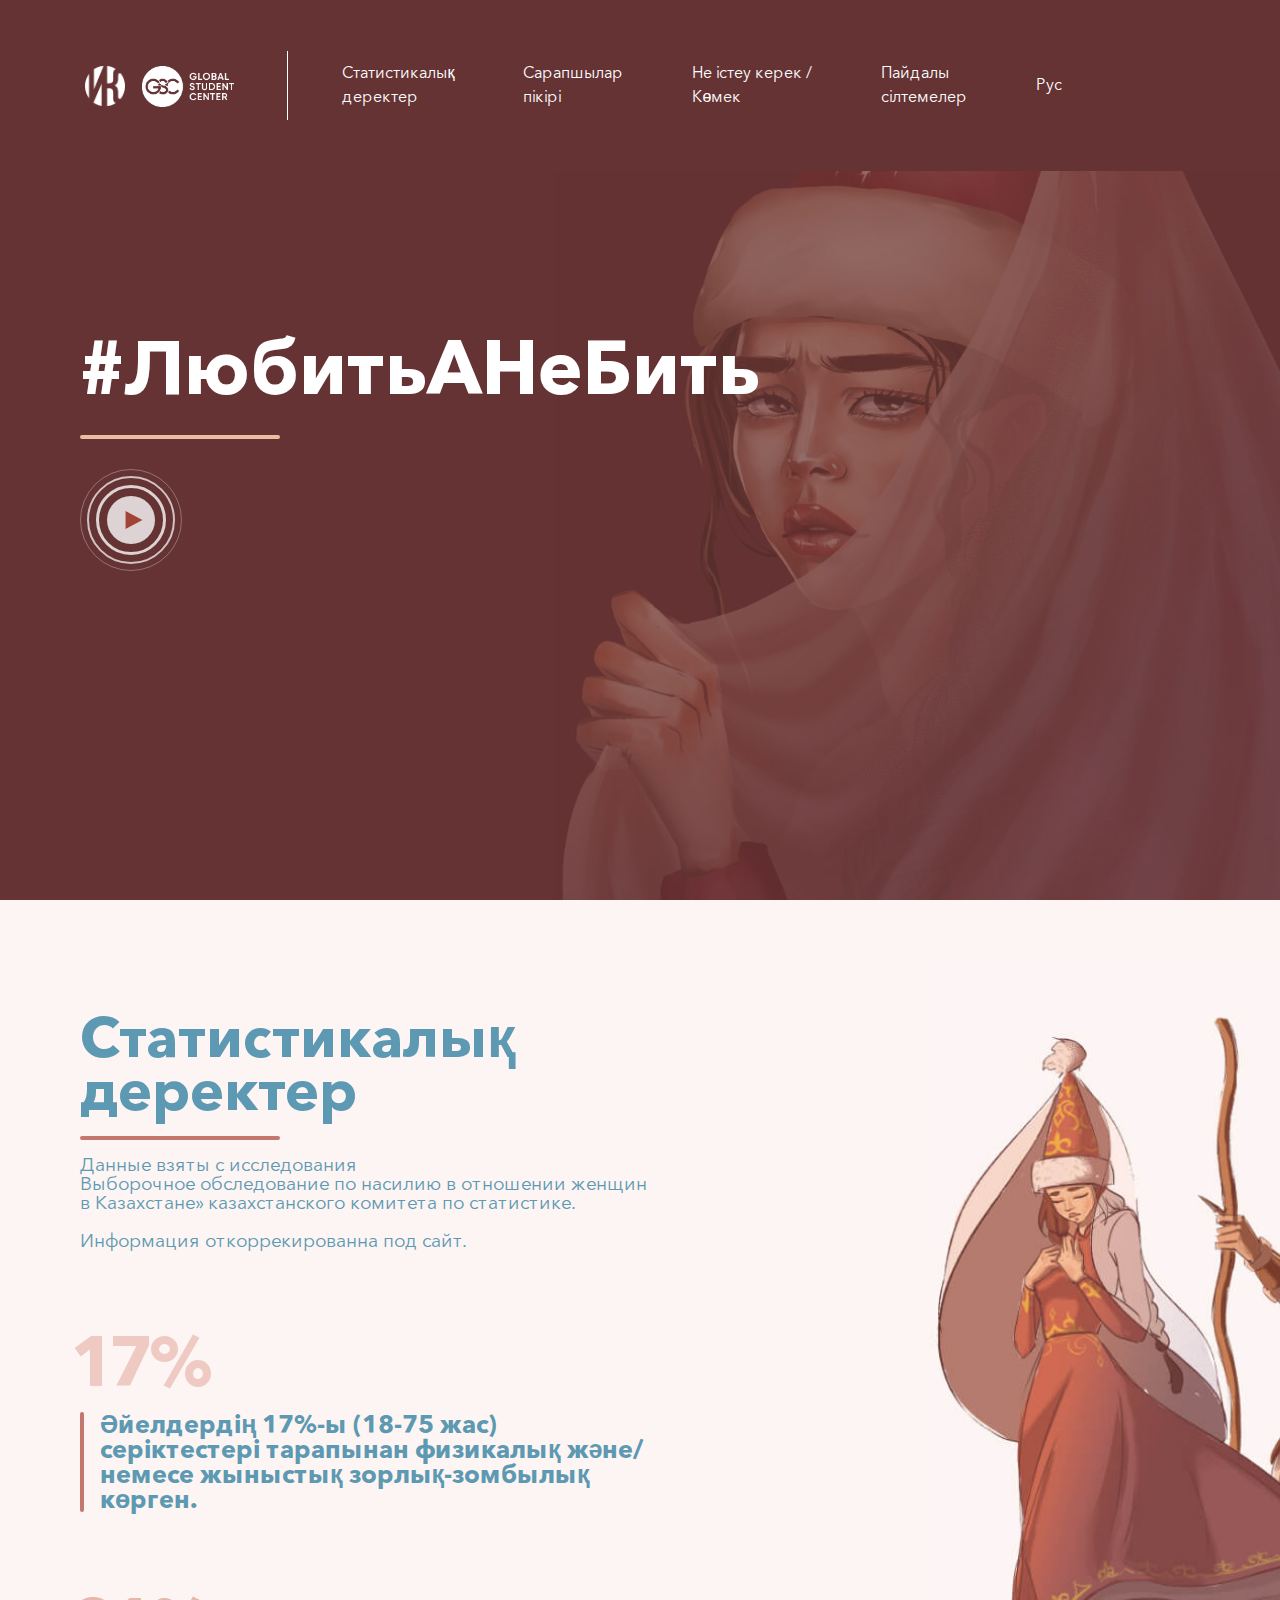
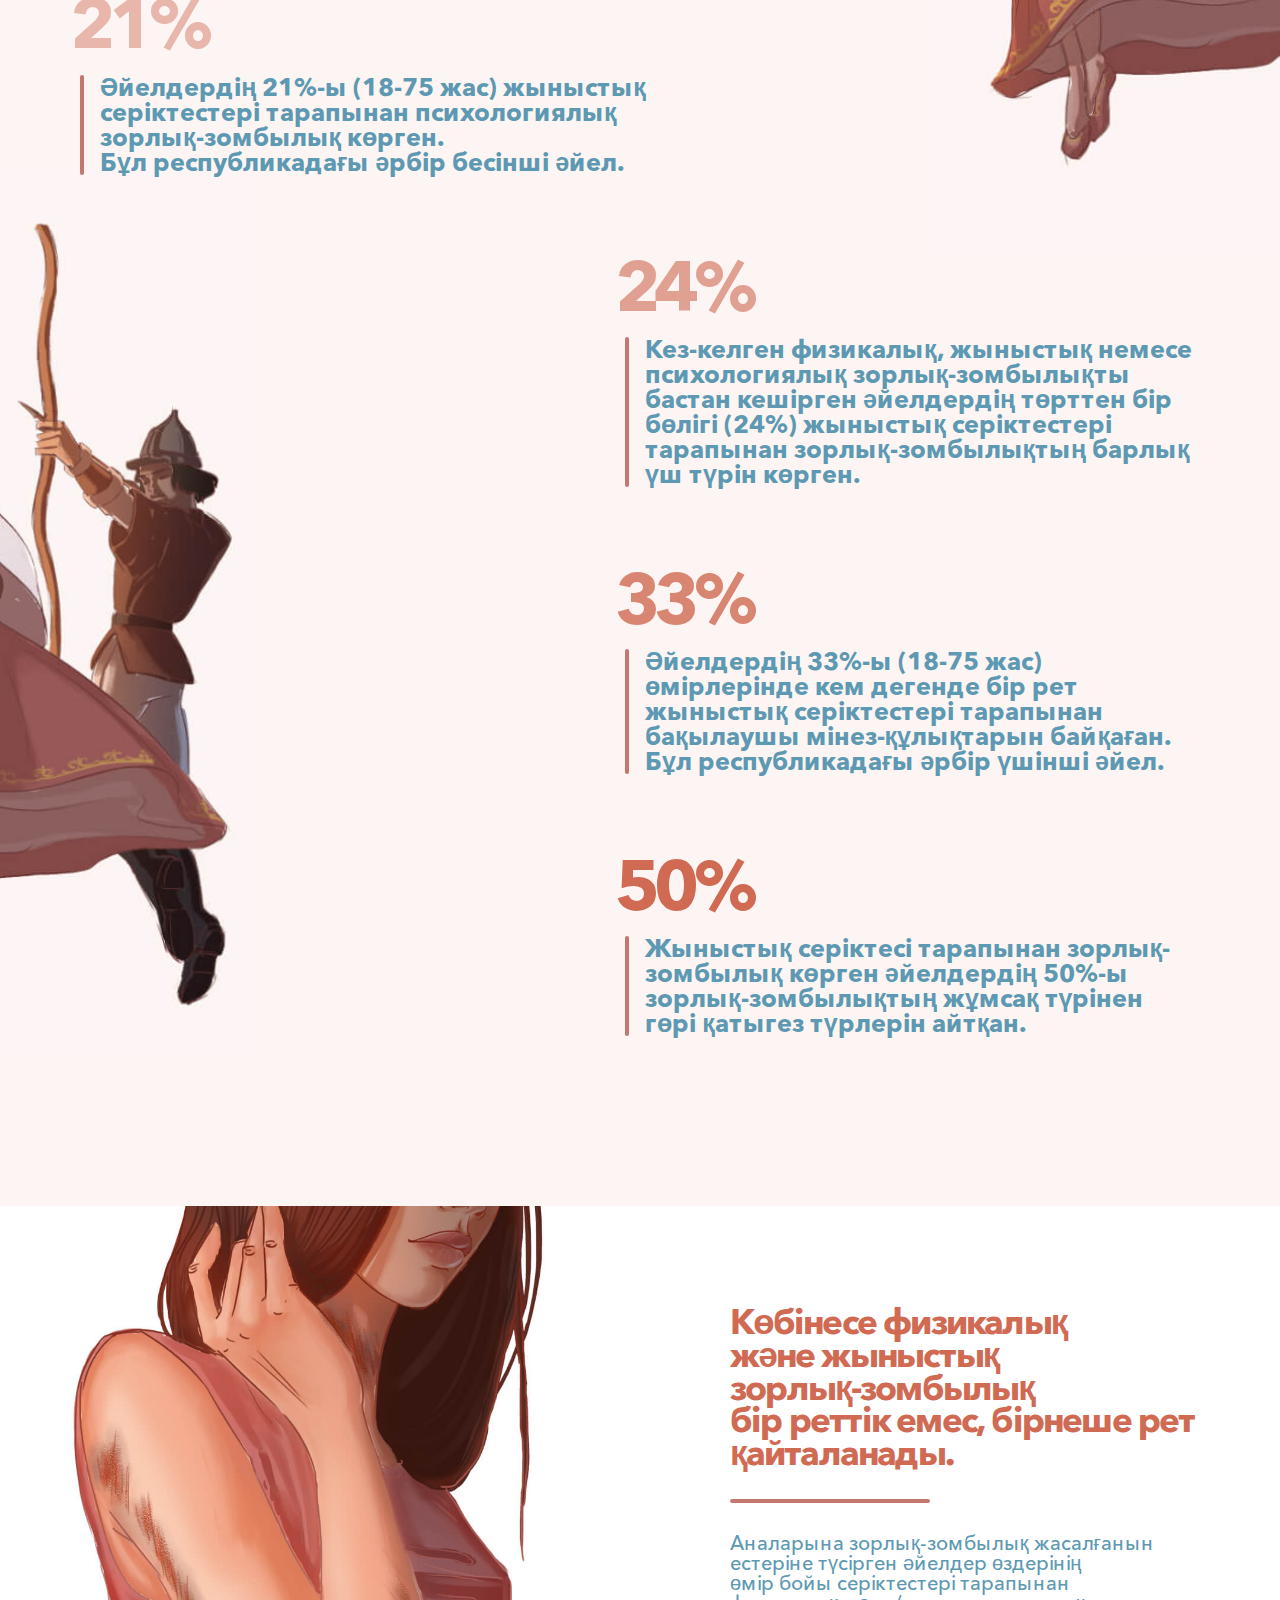
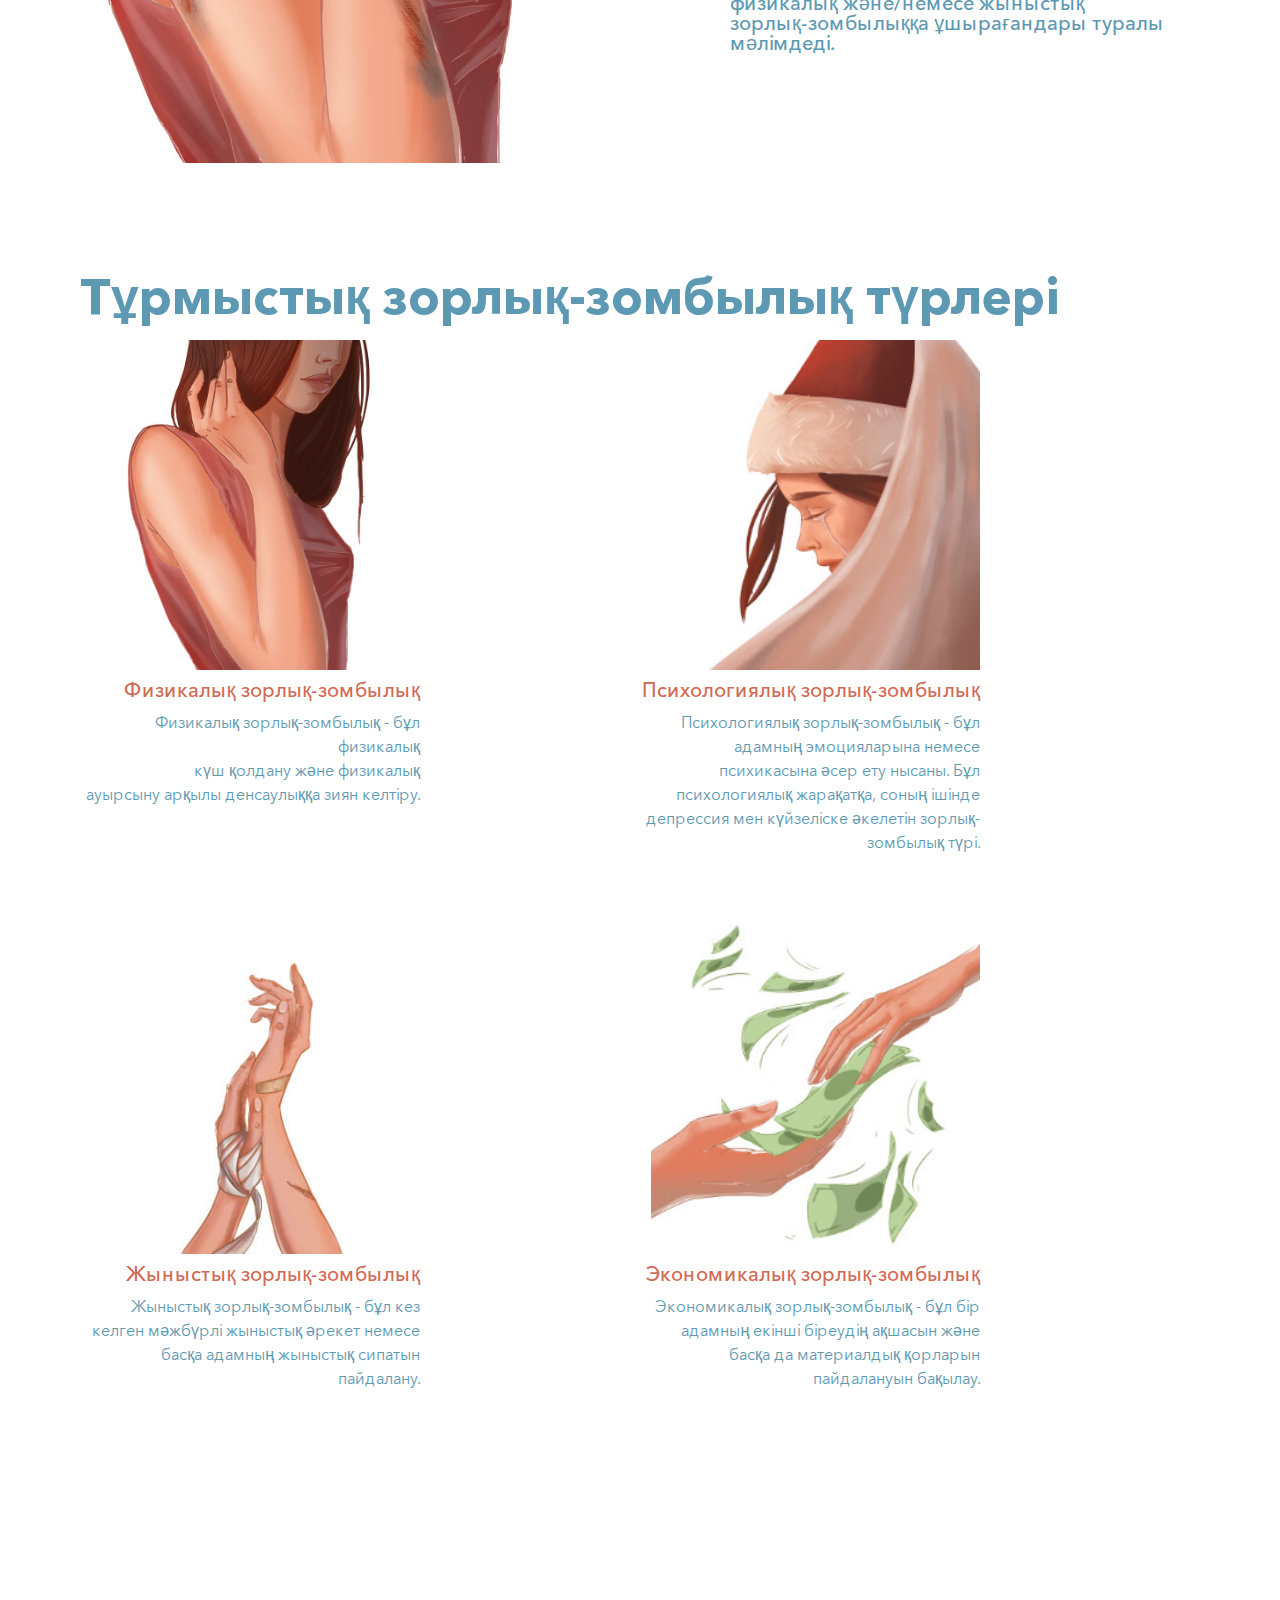
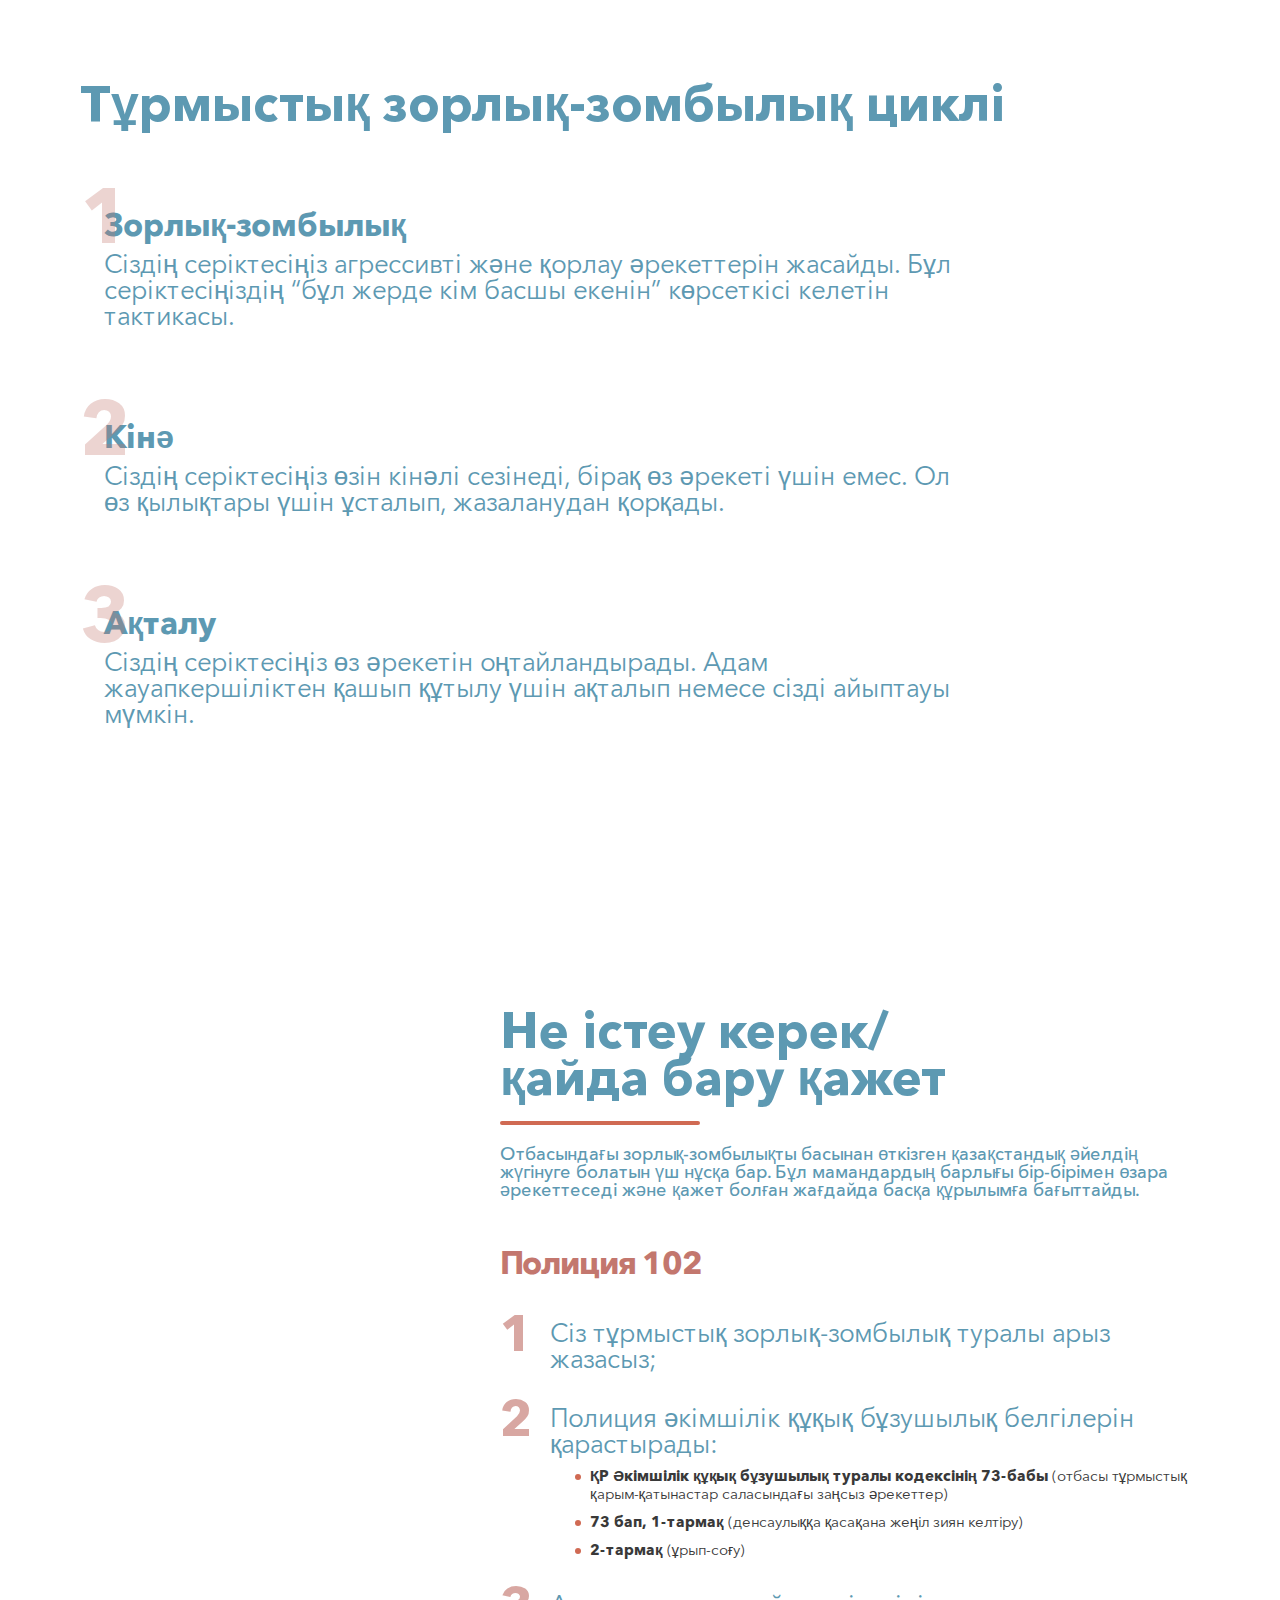
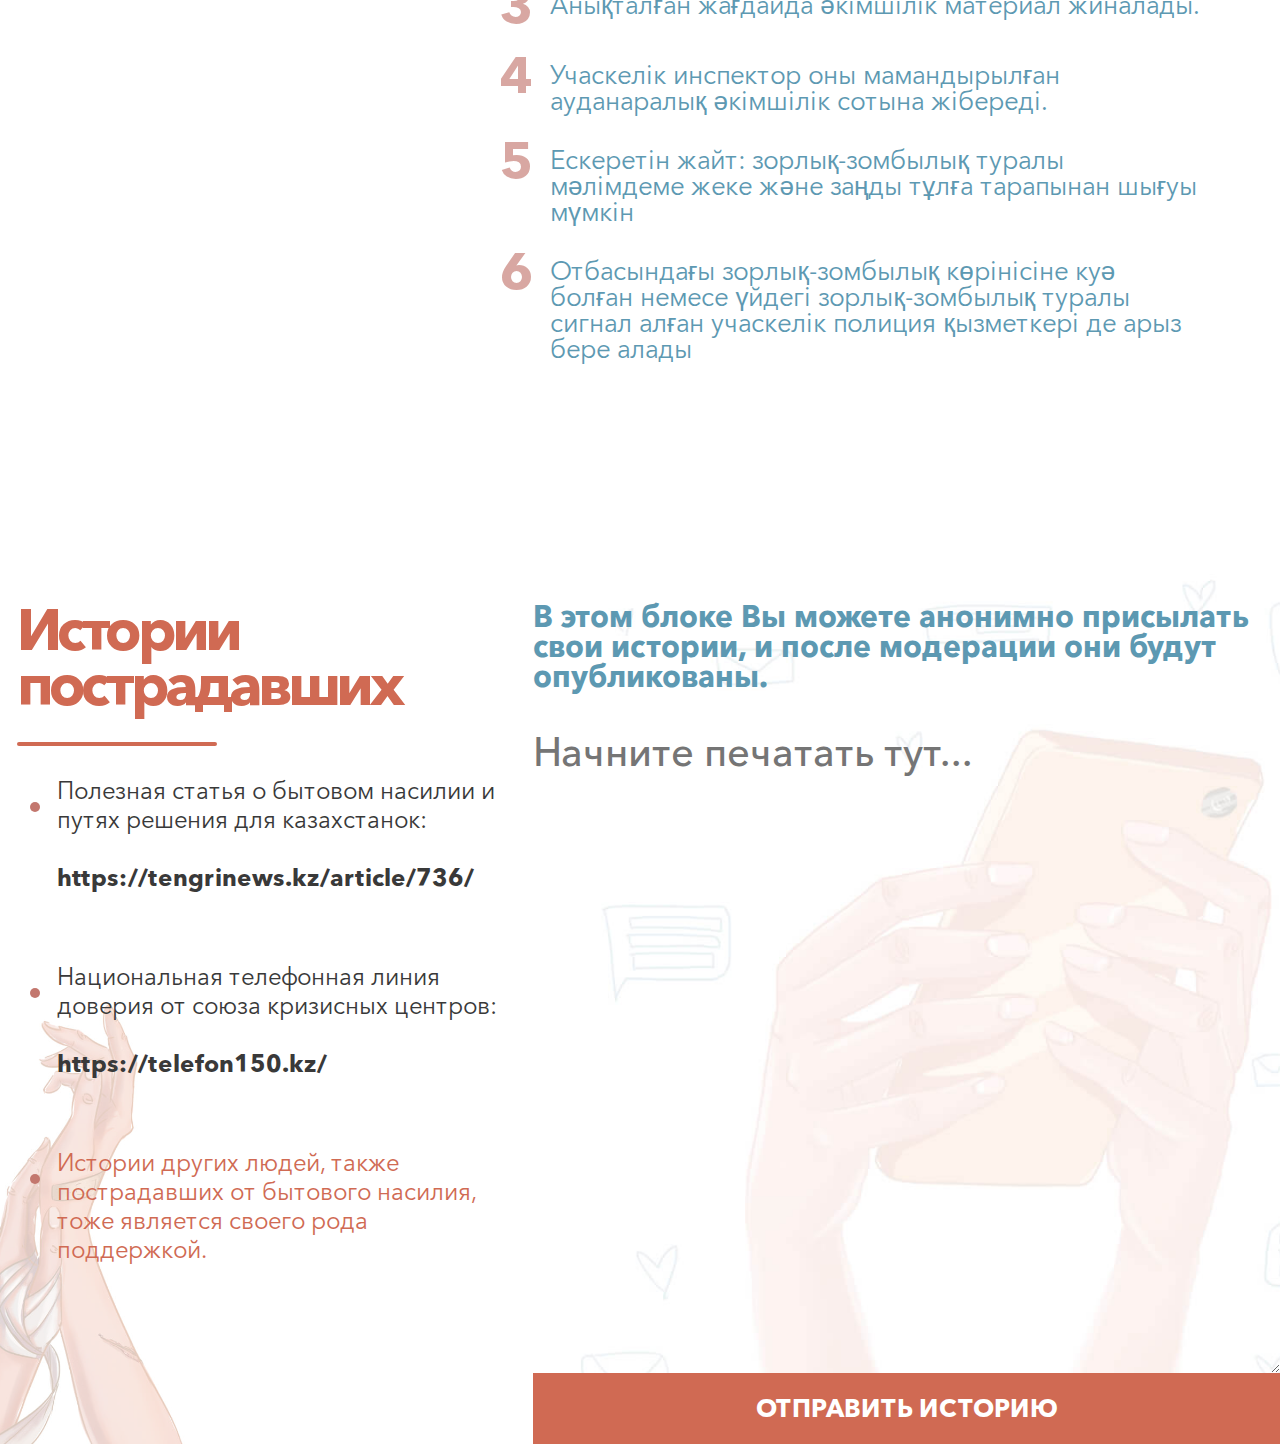
==== kz.html @ 726c83a7 "add kz page" ====
<!DOCTYPE html>
<html lang="ru" itemscope>
<head>
    <meta name="google-site-verification" content="" />
    <meta charset="utf-8">
    <meta name="viewport" content="width=device-width, initial-scale=1, shrink-to-fit=no">
    <meta http-equiv="x-ua-compatible" content="ie=edge">
    <meta name="description" content="#ЛюбитьАНеБить">
    <meta name="keywords" content="#ЛюбитьАНеБить">
    <meta name="author" content="Yerbol Syzdyk, Arshyn Sultangazy">
    <meta property="og:image" content="url_image">
    <title>#ЛюбитьАНеБить</title>
    <meta property="og:title" content="#ЛюбитьАНеБить">
    <meta property="twitter:title" content="#ЛюбитьАНеБить">
    <meta property="og:description" content="#ЛюбитьАНеБить">
    <meta property="twitter:description" content="#ЛюбитьАНеБить">
    <meta name="twitter:image" content="">
    <meta property="og:image" content="">
    <!-- <link itemprop="image" href="https://qpoint.kz/chatbot.png"> -->
    <meta property="og:type" content="website">
    <meta property="og:url" content="">
    <meta property="og:site_name" content="">
    <meta property="og:locale" content="ru-RU">
    <meta name="twitter:url" content="">
    <meta name="yandex-verification" content=""/>

    <link rel="shortcut icon" href="favicon.ico">

    <!-- build:css -->
    <link rel="stylesheet" href="assets/css/main.css">
    <link rel="stylesheet" href="assets/css/font-awesome.min.css">
    <!-- endbuild -->


    <!-- build:js -->
    <script src="assets/js/main.js"></script>
    <!-- endbuild -->
</head>

<body class="lang-ru">

<input type="hidden" value="index" id="sitepage">

<nav class="navbar navbar-expand-md fixed-top">
    <div class="container">
        <div class="navbar-brand" href="#main">
            <div class="main-info">
                <a target="_blank" href="https://www.youtube.com/channel/UCh1q7QQgxxpFqA837SIRYVg"><img src="./assets/img/logo-01.png" alt="" style="height: 40px; margin-left: 5px;margin-right: 10px;"/></a>
                <a target="_blank" href="https://gscstudy.kz/"><img src="./assets/img/gsc.png" alt="" style="height: 41px;"/></a>
            </div>
        </div>
        <button class="navbar-toggler" type="button" data-toggle="collapse" data-target="#mainNavbar" aria-controls="mainNavbar" aria-expanded="false" aria-label="Toggle navigation">
            <span class="d-none d-md-inline-block mr-3" style="color:#fff"> Меню </span>
            <span class="navbar-toggler-icon">
             <span class="navbar-toggler-icon-line"></span>
         </span>
        </button>

        <div class="collapse navbar-collapse" id="mainNavbar">
            <ul class="navbar-nav main-nav ml-0 justify-content-between align-items-center">
                <li class="nav-item nav-waypoint-link">
                    <a class="nav-link" href="#statistics">Статистикалық <span class="d-md-block"></span>деректер</a>
                </li>
                <li class="nav-item nav-waypoint-link">
                    <a class="nav-link" href="#expert">Сарапшылар <span class="d-md-block"></span>пікірі</a>
                </li>
                <li class="nav-item nav-waypoint-link">
                    <a class="nav-link" href="#help">Не істеу керек / <span class="d-md-block"></span>Көмек</a>
                </li>
                <li class="nav-item nav-waypoint-link">
                    <a class="nav-link" href="#links">Пайдалы <span class="d-md-block"></span>сілтемелер</a>
                </li>
                <li class="nav-item">
                    <a class="nav-link" href="/">Рус</a>
                </li>
            </ul>
        </div>
    </div>
</nav>

<section id="main" class="first-section">
    <div class="subsection d-flex align-items-lg-center">
        <div class="container">
            <h1 class="main-title">#ЛюбитьАНеБить</h1>
            <div class="line"></div>
            <div class="d-flex align-items-center flex-wrap">
                <a href="#" class="btn_play mb-5 mb-md-0" data-toggle="modal" data-target="#callbackModal">
                    <div class="btn circle">
                        <img src="assets/img/right-arrow.svg" alt="play" height="18px"/>
                    </div>
                    <div class="ring"></div>
                    <div class="ring"></div>
                    <div class="ring"></div>
                </a>
            </div>
        </div>
    </div>
</section>

<section id="statistics" class="section-statistics">
    <div class="container">
        <div class="d-flex flex-wrap justify-content-between">
            <div class="section_block section_block-title">
                <h2 class="section_title">
                    Статистикалық<br/>деректер
                </h2>
                <div class="line"></div>
                <p class="section_subtitle" style="line-height: 1;">
                    Данные взяты с исследования<br/>
                    Выборочное обследование по насилию в отношении женщин в Казахстане» казахстанского комитета по статистике.<br/>
                    <br/>
                    Информация откоррекированна под сайт.
                </p>
            </div>
            <div class="section_block section_block-1">
                <h3 class="section_block_title" style="opacity: .3">
                    17%
                </h3>
                <p class="section_block_paragraph" style="line-height: 1;">
                    Әйелдердің 17%-ы (18-75 жас) серіктестері тарапынан физикалық және/немесе жыныстық зорлық-зомбылық көрген.
                </p>
            </div>
            <div class="section_block section_block-2">
                <h3 class="section_block_title" style="opacity: .45">
                    21%
                </h3>
                <p class="section_block_paragraph" style="line-height: 1;">
                    Әйелдердің 21%-ы (18-75 жас) жыныстық серіктестері тарапынан психологиялық зорлық-зомбылық көрген.<br/>
                    Бұл республикадағы әрбір бесінші әйел.
                </p>
            </div>
            <div class="section_block section_block-3">
                <h3 class="section_block_title" style="opacity: .6">
                    24%
                </h3>
                <p class="section_block_paragraph" style="line-height: 1;">
                    Кез-келген физикалық, жыныстық немесе психологиялық зорлық-зомбылықты бастан кешірген әйелдердің төрттен бір бөлігі (24%) жыныстық серіктестері тарапынан зорлық-зомбылықтың барлық үш түрін көрген.
                </p>
            </div>
            <div class="section_block section_block-4">
                <h3 class="section_block_title" style="opacity: .8">
                    33%
                </h3>
                <p class="section_block_paragraph" style="line-height: 1;">
                    Әйелдердің 33%-ы (18-75 жас) өмірлерінде кем дегенде бір рет жыныстық серіктестері тарапынан бақылаушы мінез-құлықтарын байқаған.<br/>
                    Бұл республикадағы әрбір үшінші әйел.
                </p>
            </div>
            <div class="section_block section_block-5">
                <h3 class="section_block_title">
                    50%
                </h3>
                <p class="section_block_paragraph" style="line-height: 1;">
                    Жыныстық серіктесі тарапынан зорлық-зомбылық көрген әйелдердің 50%-ы зорлық-зомбылықтың жұмсақ түрінен гөрі қатыгез түрлерін айтқан.
                </p>
            </div>
        </div>
        <img class="section_bg_image" src="./assets/img/kyzzhybek.jpg" alt="">
    </div>
</section>

<section id="expert" class="section-expert-1">
    <img src="./assets/img/3333.jpg" alt="" class="section_bg_image"/>
    <div class="container">
        <div class="section_body">
            <h2 class="section_title">
                Көбінесе физикалық<span class="d-xl-block"></span>
                және жыныстық<span class="d-xl-block"></span>
                зорлық-зомбылық<span class="d-xl-block"></span>
                бір реттік емес, бірнеше рет қайталанады.
            </h2>
            <div class="line"></div>
            <p class="section_subtitle">
                Аналарына зорлық-зомбылық жасалғанын<span class="d-xl-block"></span>
                естеріне түсірген әйелдер өздерінің<span class="d-xl-block"></span>
                өмір бойы серіктестері тарапынан<span class="d-xl-block"></span>
                физикалық және/немесе жыныстық<span class="d-xl-block"></span>
                зорлық-зомбылыққа ұшырағандары туралы мәлімдеді.
            </p>
        </div>
    </div>
</section>

<section data-waypoint="expert" class="section-expert-2">
    <div class="container">
        <h2 class="section_title">Тұрмыстық зорлық-зомбылық түрлері</h2>
        <div class="d-flex flex-wrap types_container">
            <div class="type_container">
                <div class="type_body">
                    <img src="./assets/img/33.jpg" alt="" class="type_image"/>
                    <h4 class="type_title">Физикалық зорлық-зомбылық</h4>
                    <p class="type_text">
                        Физикалық зорлық-зомбылық - бұл физикалық<span class="d-xl-block"></span>
                        күш қолдану және физикалық<span class="d-xl-block"></span>
                        ауырсыну арқылы денсаулыққа зиян келтіру.
                    </p>
                    <a href="#" class="type_link">Читать далее <img src="./assets/img/arrow-right.svg" alt="͢"/></a>
                </div>
            </div>
            <div class="type_container">
                <div class="type_body">
                    <img src="./assets/img/22.jpg" alt="" class="type_image"/>
                    <h4 class="type_title">Психологиялық зорлық-зомбылық</h4>
                    <p class="type_text">
                        Психологиялық зорлық-зомбылық - бұл адамның эмоцияларына немесе психикасына әсер ету нысаны. Бұл психологиялық жарақатқа, соның ішінде депрессия мен күйзеліске әкелетін зорлық-зомбылық түрі.
                    </p>
                    <a href="#" class="type_link">Читать далее <img src="./assets/img/arrow-right.svg" alt="͢"/></a>
                </div>
            </div>
            <div class="type_container">
                <div class="type_body">
                    <img src="./assets/img/11.jpg" alt="" class="type_image"/>
                    <h4 class="type_title">Жыныстық зорлық-зомбылық</h4>
                    <p class="type_text">
                        Жыныстық зорлық-зомбылық - бұл кез келген мәжбүрлі жыныстық әрекет немесе басқа адамның жыныстық сипатын пайдалану.
                    </p>
                    <a href="#" class="type_link">Читать далее <img src="./assets/img/arrow-right.svg" alt="͢"/></a>
                </div>
            </div>
            <div class="type_container">
                <div class="type_body">
                    <img src="./assets/img/44.jpg" alt="" class="type_image"/>
                    <h4 class="type_title">Экономикалық зорлық-зомбылық</h4>
                    <p class="type_text">
                        Экономикалық зорлық-зомбылық - бұл бір адамның екінші біреудің ақшасын және басқа да материалдық қорларын пайдалануын бақылау.
                    </p>
                    <a href="#" class="type_link">Читать далее <img src="./assets/img/arrow-right.svg" alt="͢"/></a>
                </div>
            </div>
        </div>
    </div>
</section>

<section data-waypoint="expert" class="section-expert-3">
    <div class="container">
        <h2 class="section_title">Тұрмыстық зорлық-зомбылық циклі</h2>
        <div class="line"></div>
        <div class="d-flex flex-wrap cycles_container">
            <div class="cycle_container">
                <div class="cycle_body">
                    <h2 class="cycle_number">1</h2>
                    <h4 class="cycle_title">Зорлық-зомбылық</h4>
                    <p class="cycle_text">
                        Сіздің серіктесіңіз агрессивті және қорлау әрекеттерін жасайды. Бұл серіктесіңіздің “бұл жерде кім басшы екенін”  көрсеткісі келетін тактикасы.
                    </p>
                </div>
            </div>
            <div class="cycle_container">
                <div class="cycle_body">
                    <h2 class="cycle_number">2</h2>
                    <h4 class="cycle_title">Кінә</h4>
                    <p class="cycle_text">
                        Сіздің серіктесіңіз өзін кінәлі сезінеді, бірақ өз әрекеті үшін емес. Ол өз қылықтары үшін ұсталып, жазаланудан қорқады.
                    </p>
                </div>
            </div>
            <div class="cycle_container">
                <div class="cycle_body">
                    <h2 class="cycle_number">3</h2>
                    <h4 class="cycle_title">Ақталу</h4>
                    <p class="cycle_text">
                        Сіздің серіктесіңіз өз әрекетін оңтайландырады. Адам жауапкершіліктен қашып құтылу үшін ақталып немесе сізді айыптауы мүмкін.
                    </p>
                </div>
            </div>
        </div>
    </div>
</section>

<section id="help" class="section-help">
    <div class="container">
        <div class="section_body">
            <div class="section_title">
                Не істеу керек/<span class="d-xl-block"></span>қайда бару қажет
            </div>
            <div class="line"></div>
            <div class="section_subtitle">
                Отбасындағы зорлық-зомбылықты басынан өткізген қазақстандық әйелдің жүгінуге болатын үш нұсқа бар. Бұл мамандардың барлығы бір-бірімен өзара әрекеттеседі және қажет болған жағдайда басқа құрылымға бағыттайды.
            </div>
            <div class="helps_container">
                <div class="help_title">
                    Полиция 102
                </div>
                <ul class="help_container">
                    <li class="help_body">
                        <h4 class="help_number">1</h4>
                        <p class="help_text">Сіз тұрмыстық зорлық-зомбылық туралы арыз жазасыз;</p>
                    </li>
                    <li class="help_body">
                        <h4 class="help_number">2</h4>
                        <p class="help_text">Полиция әкімшілік құқық бұзушылық белгілерін қарастырады:</p>
                        <ul class="help_child">
                            <li><strong>ҚР Әкімшілік құқық бұзушылық туралы кодексінің 73-бабы</strong> (отбасы тұрмыстық қарым-қатынастар саласындағы заңсыз әрекеттер)</li>
                            <li><strong>73 бап, 1-тармақ</strong> (денсаулыққа қасақана жеңіл зиян келтіру)</li>
                            <li><strong>2-тармақ</strong> (ұрып-соғу)</li>
                        </ul>
                    </li>
                    <li class="help_body">
                        <h4 class="help_number">3</h4>
                        <p class="help_text">Анықталған жағдайда әкімшілік материал жиналады.</p>
                    </li>
                    <li class="help_body">
                        <h4 class="help_number">4</h4>
                        <p class="help_text">Учаскелік инспектор оны мамандырылған ауданаралық әкімшілік сотына жібереді.</p>
                    </li>
                    <li class="help_body">
                        <h4 class="help_number">5</h4>
                        <p class="help_text">Ескеретін жайт: зорлық-зомбылық туралы мәлімдеме жеке және заңды тұлға тарапынан шығуы мүмкін</p>
                    </li>
                    <li class="help_body">
                        <h4 class="help_number">6</h4>
                        <p class="help_text">Отбасындағы зорлық-зомбылық көрінісіне куә болған немесе үйдегі зорлық-зомбылық туралы сигнал алған учаскелік полиция қызметкері де арыз бере алады</p>
                    </li>
                </ul>
            </div>
        </div>
    </div>
</section>

<section id="links" class="section-links">
    <div class="d-flex flex-wrap">
        <div class="col-lg-5 section_wrapper section_wrapper_links h-100">
            <div class="section_body section_body_links">
                <h3 class="section_title">
                    Истории
                    пострадавших
                </h3>
                <div class="line"></div>
                <ul class="links_list">
                    <li class="link_item">
                        Полезная статья о бытовом насилии и путях
                        решения для казахстанок:<br/>
                        <br/>
                        <a target="_blank" href="https://tengrinews.kz/article/736/">https://tengrinews.kz/article/736/</a>
                    </li>
                    <li class="link_item">
                        Национальная телефонная линия доверия
                        от союза кризисных центров:<br/>
                        <br/>
                        <a target="_blank" href="https://telefon150.kz/">https://telefon150.kz/</a>
                    </li>
                    <li class="link_item">
                        <span class="color-accent">
                            Истории других людей, также
                        пострадавших от бытового насилия,
                        тоже является своего рода поддержкой.
                            </span>
                    </li>
                </ul>
            </div>
        </div>
        <div class="col-lg-7 section_wrapper section_wrapper_form">
            <div class="section_body section_body_form d-flex flex-column h-100">
                <p class="section_subtitle">В этом блоке Вы можете анонимно присылать
                    свои истории, и после модерации они будут опубликованы.</p>
                <form class="form d-flex flex-column h-100">
                    <textarea class="h-100" placeholder="Начните печатать тут..."></textarea>
                    <button type="submit">Отправить историю</button>
                </form>
            </div>
        </div>

    </div>
</section>
</body>

</html>
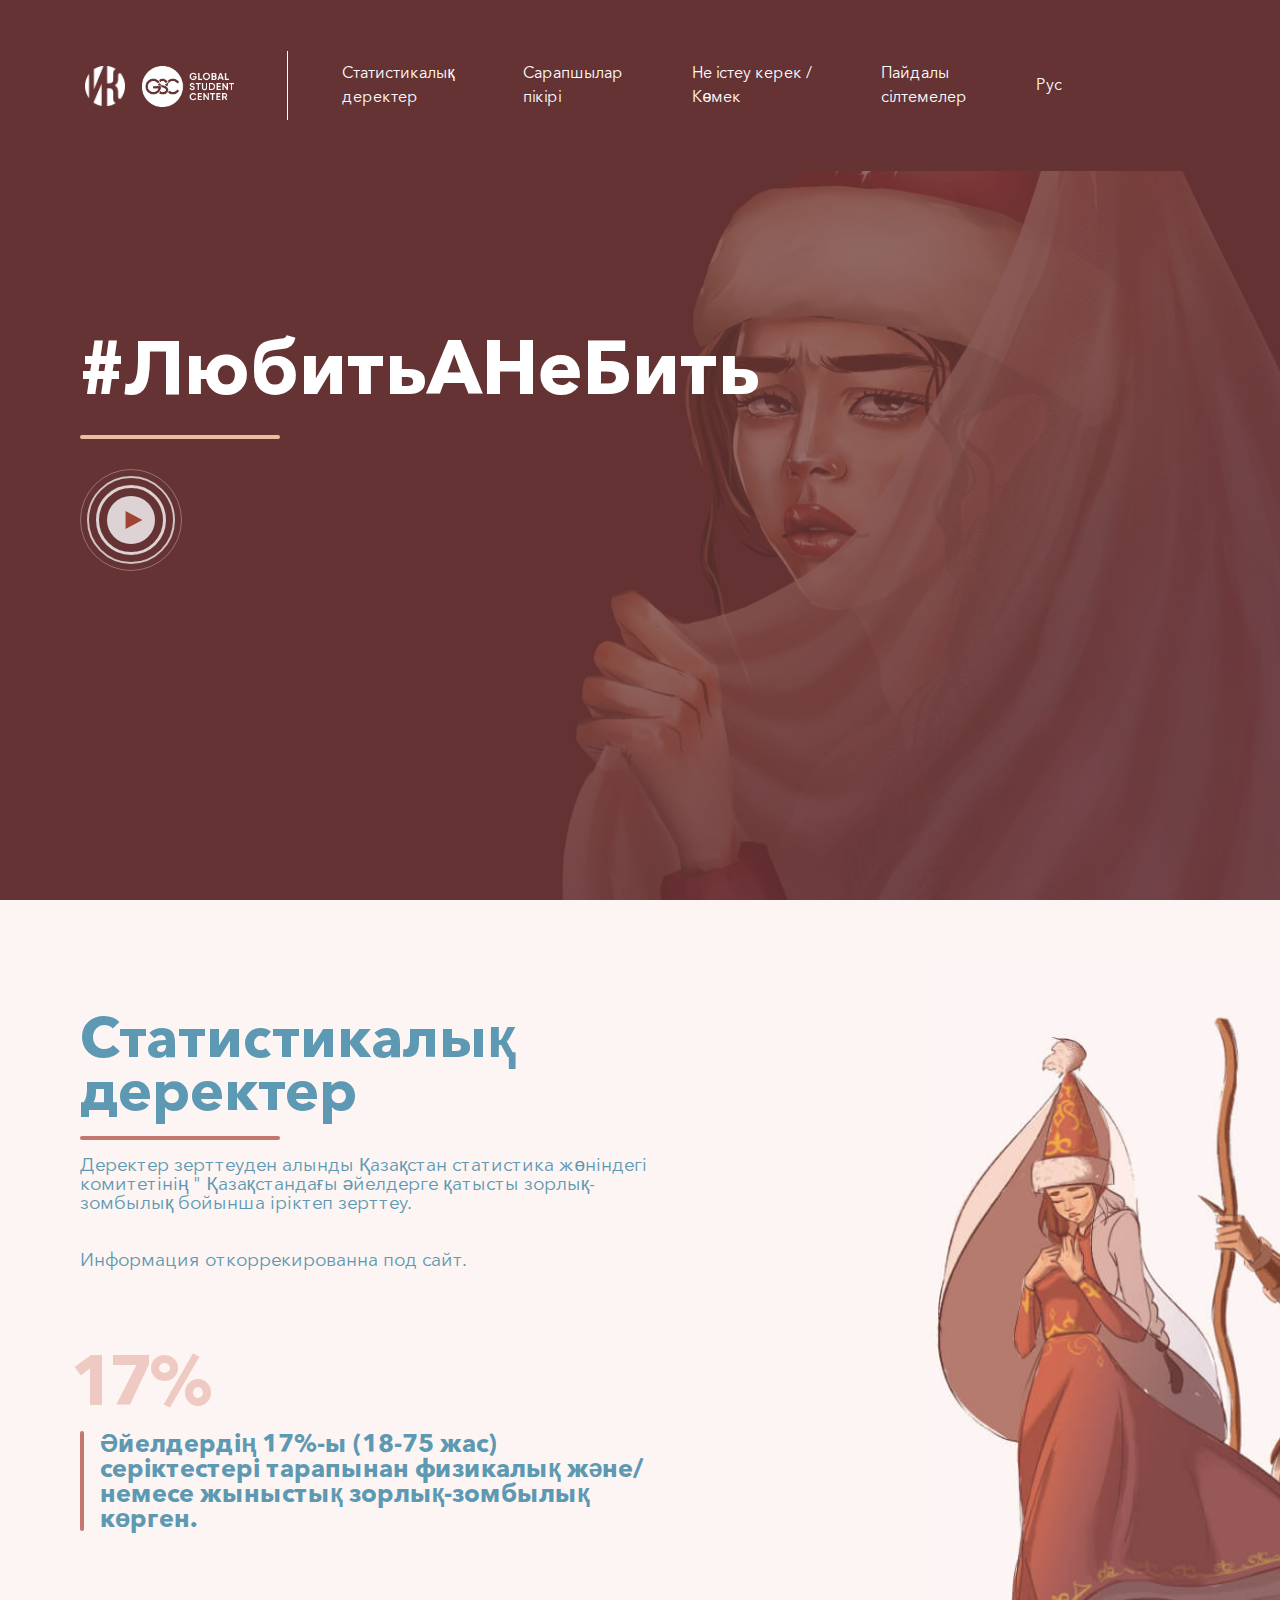
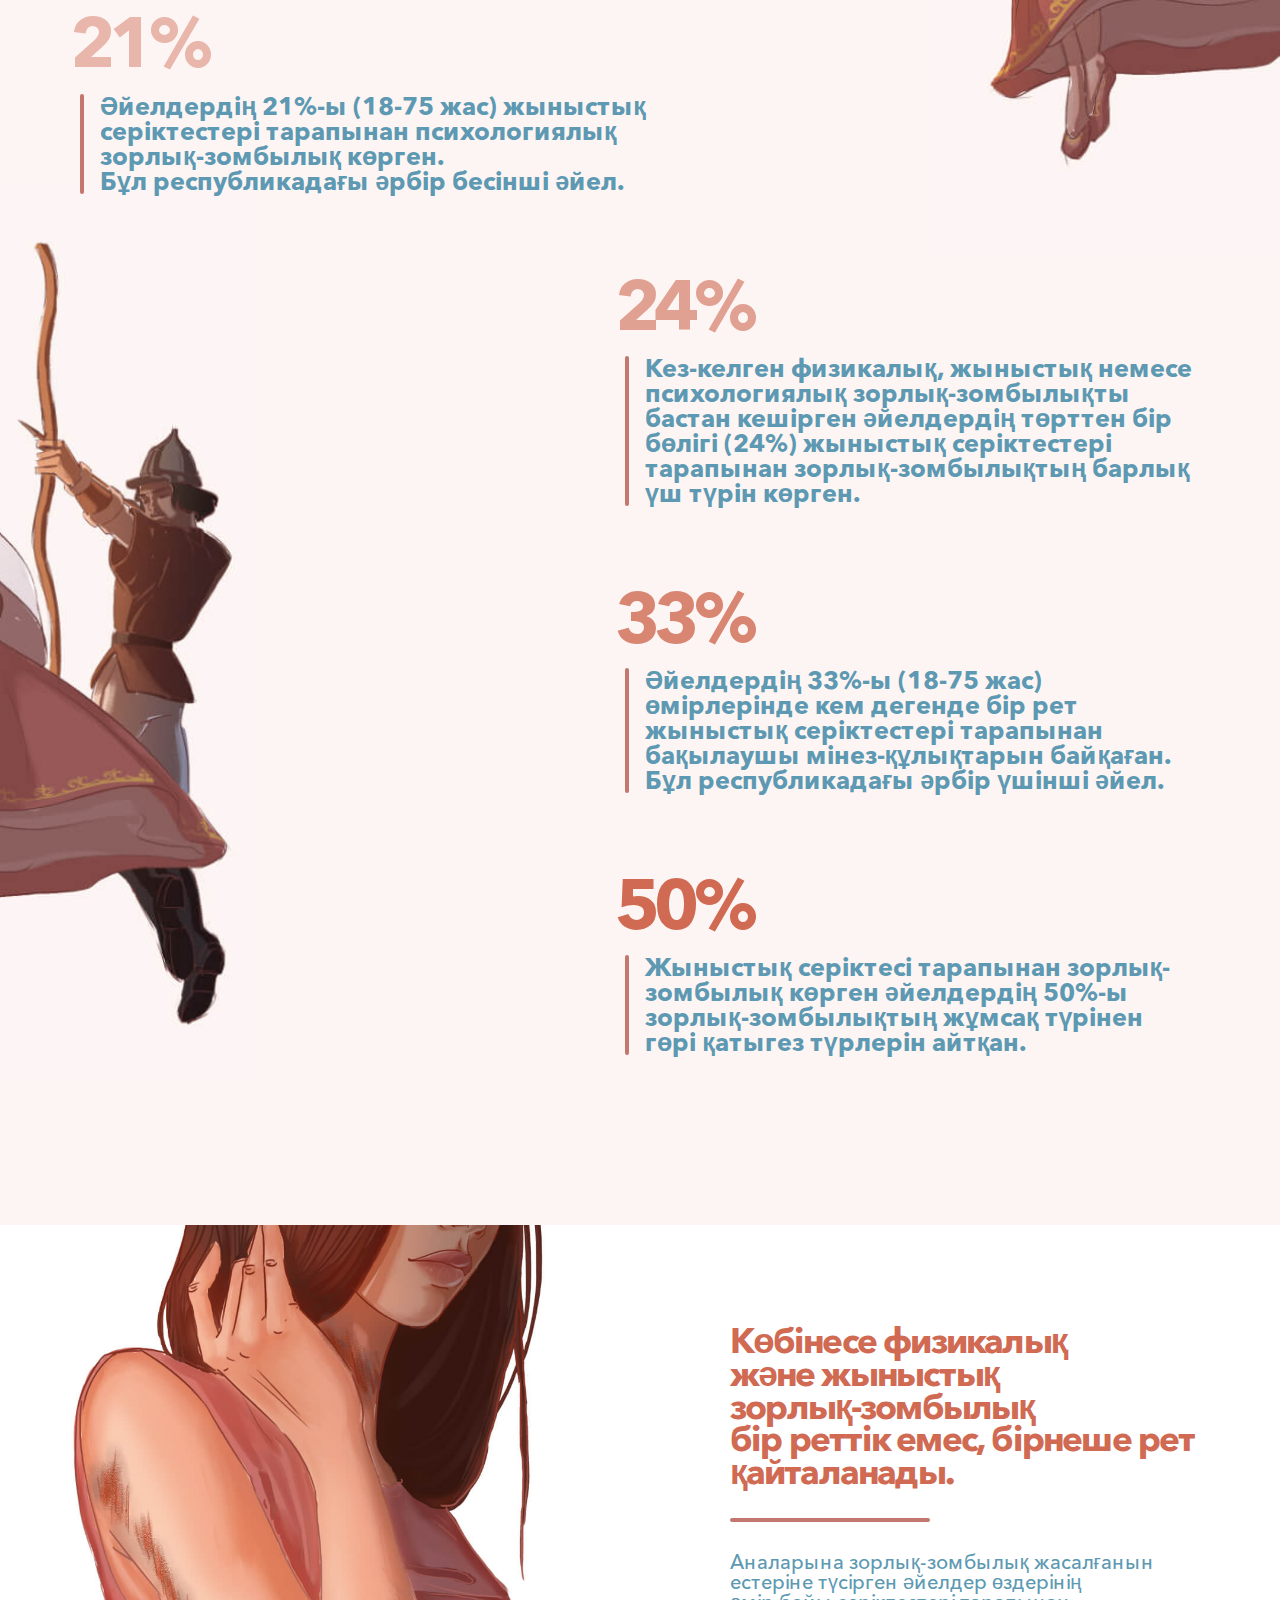
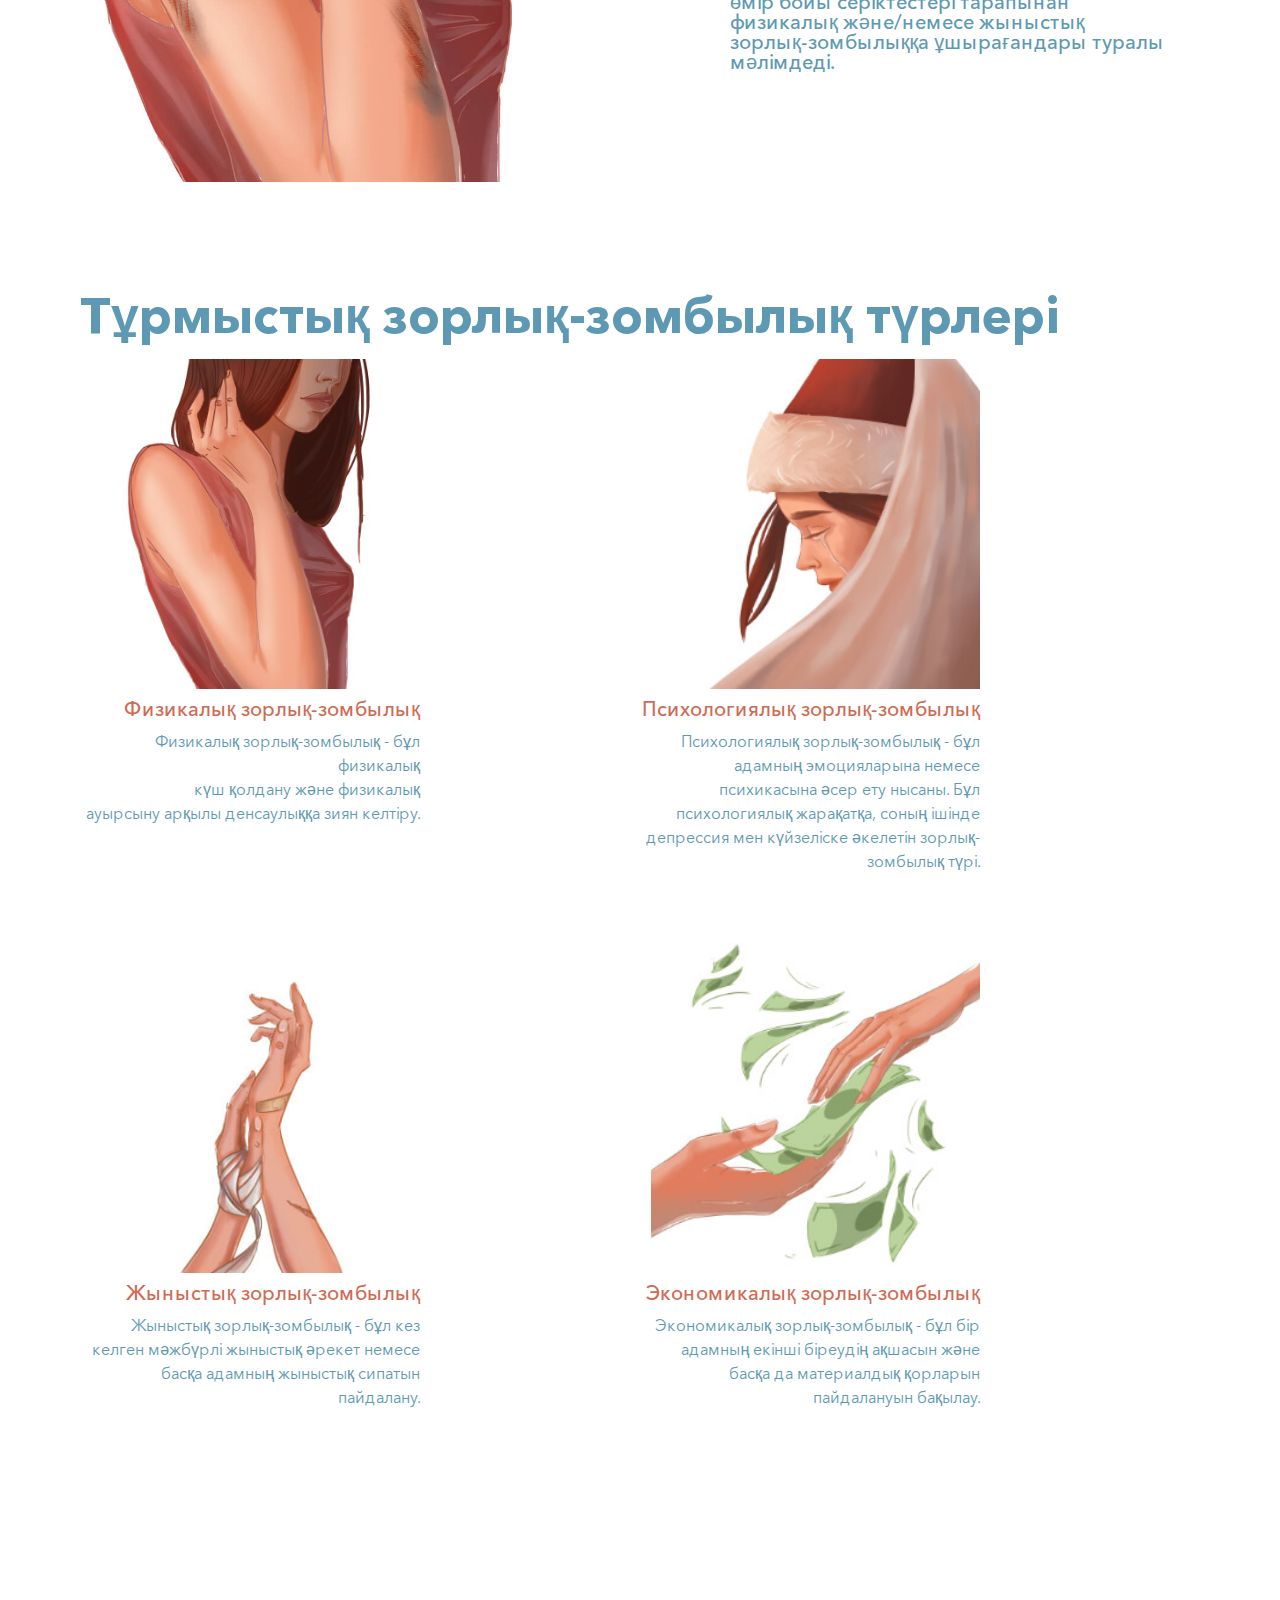
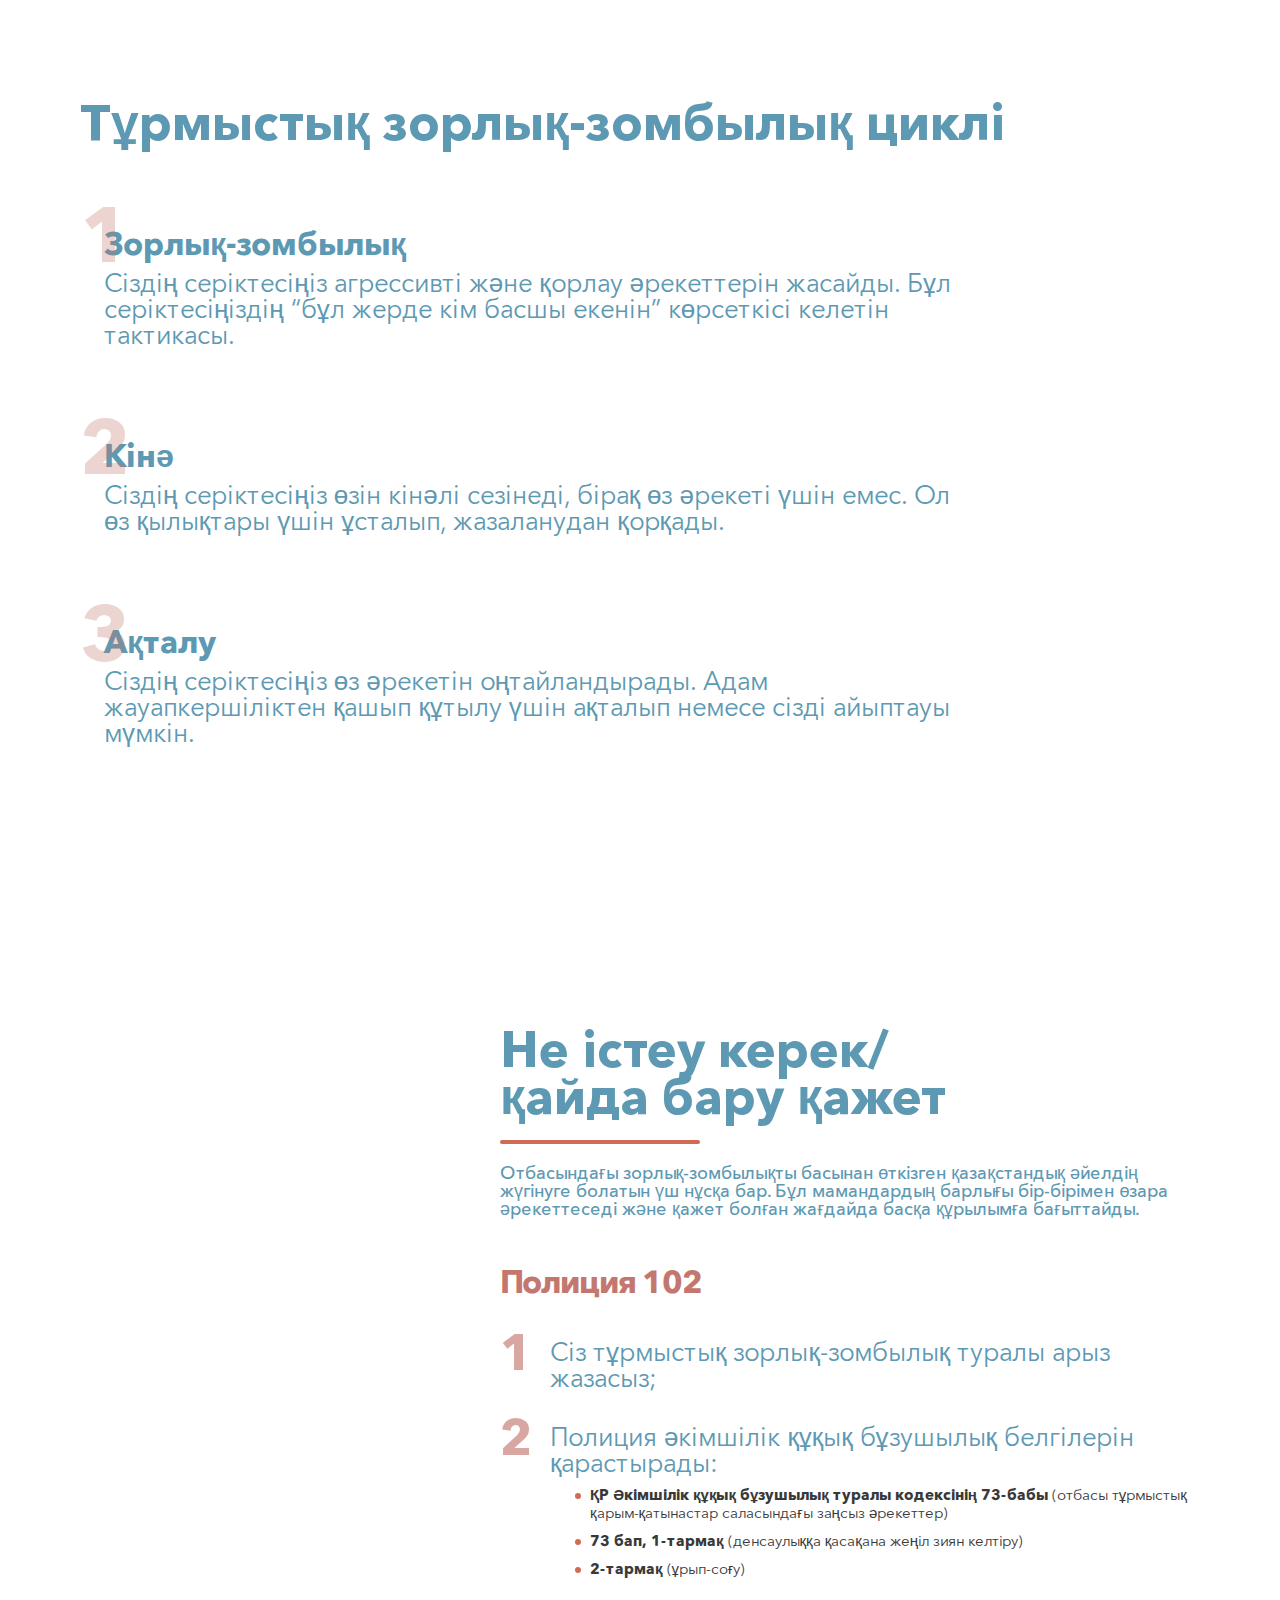
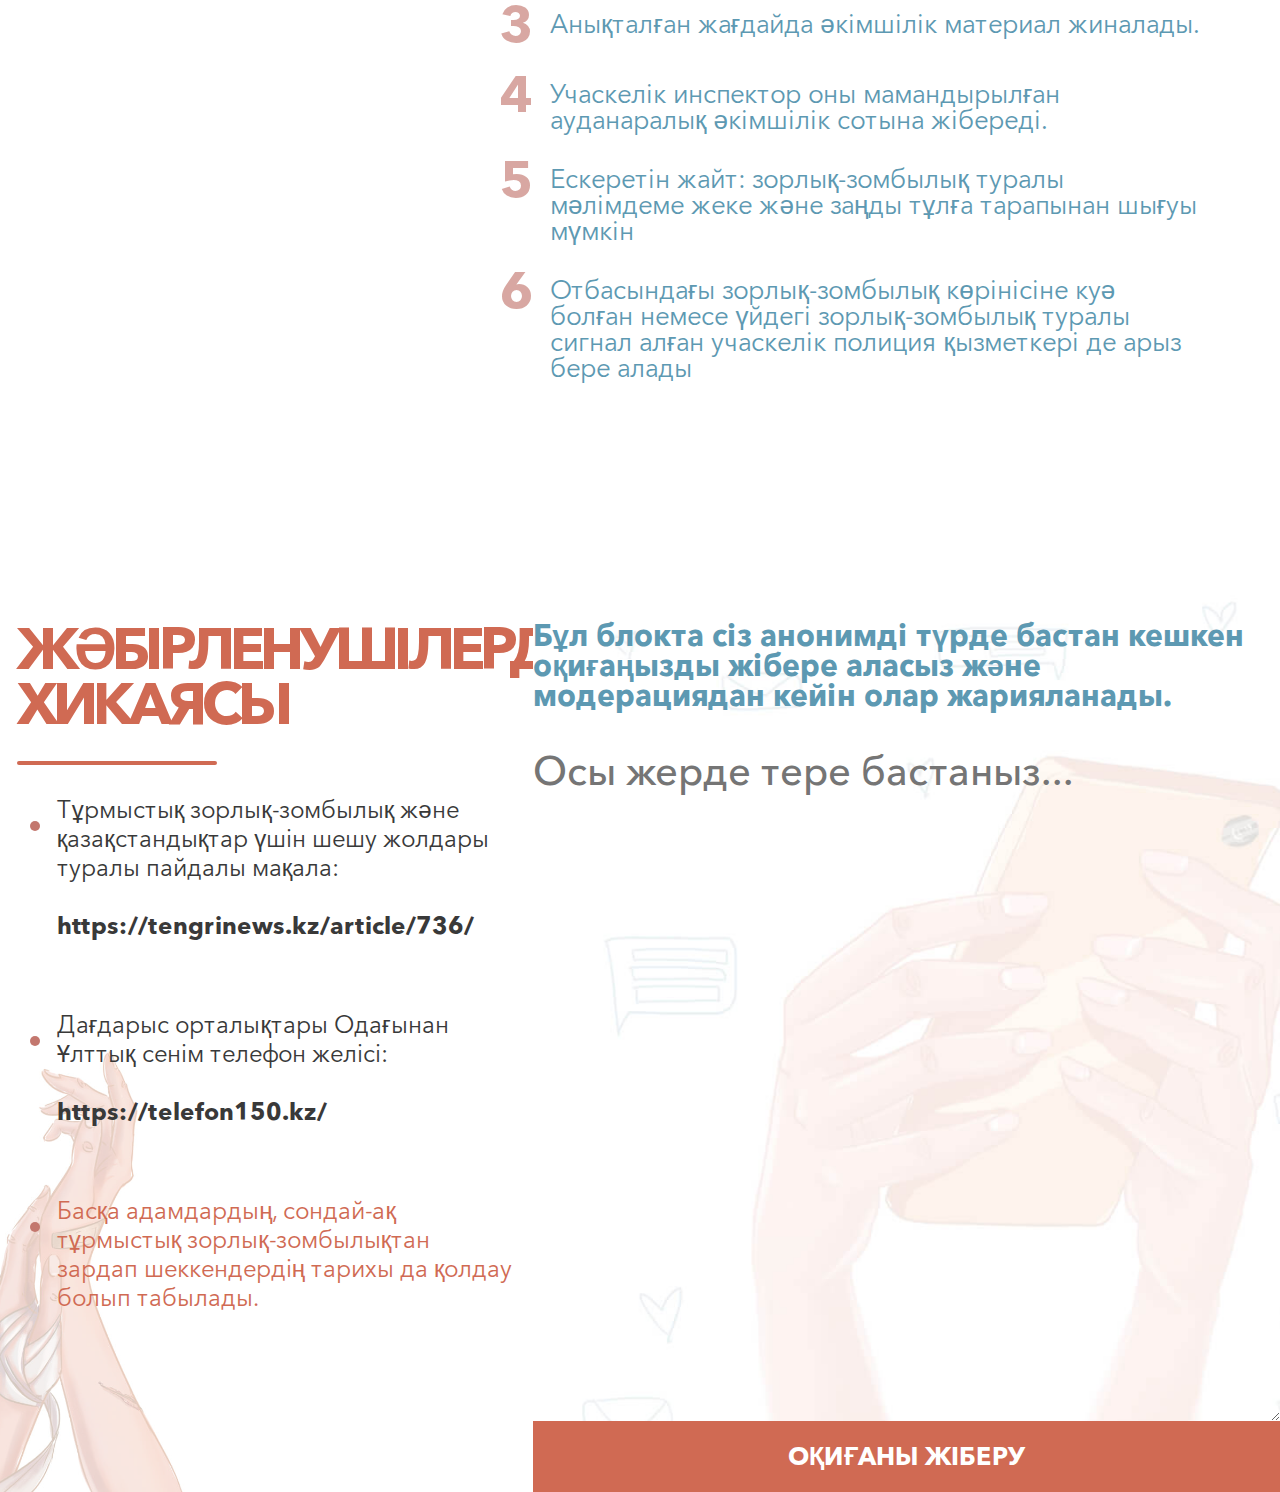
==== commit 8a5ad794: "add submit function to form" ====
--- a/kz.html
+++ b/kz.html
@@ -1,6 +1,6 @@
 
 <!DOCTYPE html>
-<html lang="ru" itemscope>
+<html lang="kz" itemscope>
 <head>
     <meta name="google-site-verification" content="" />
     <meta charset="utf-8">
@@ -38,16 +38,17 @@
     <!-- endbuild -->
 </head>
 
-<body class="lang-ru">
+<body class="lang-kz">
 
 <input type="hidden" value="index" id="sitepage">
+<input type="hidden" value="kz" id="lang">
 
 <nav class="navbar navbar-expand-md fixed-top">
     <div class="container">
         <div class="navbar-brand" href="#main">
             <div class="main-info">
-                <a target="_blank" href="https://www.youtube.com/channel/UCh1q7QQgxxpFqA837SIRYVg"><img src="./assets/img/logo-01.png" alt="" style="height: 40px; margin-left: 5px;margin-right: 10px;"/></a>
-                <a target="_blank" href="https://gscstudy.kz/"><img src="./assets/img/gsc.png" alt="" style="height: 41px;"/></a>
+                <a target="_blank" href="https://instagram.com/irinakairatovna?igshid=1g941aladbeaj"><img src="./assets/img/logo-01.png" alt="" style="height: 40px; margin-left: 5px;margin-right: 10px;"/></a>
+                <a target="_blank" href="https://instagram.com/gscstudy?igshid=lv1ipvvhlkd9"><img src="./assets/img/gsc.png" alt="" style="height: 41px;"/></a>
             </div>
         </div>
         <button class="navbar-toggler" type="button" data-toggle="collapse" data-target="#mainNavbar" aria-controls="mainNavbar" aria-expanded="false" aria-label="Toggle navigation">
@@ -85,7 +86,7 @@
             <h1 class="main-title">#ЛюбитьАНеБить</h1>
             <div class="line"></div>
             <div class="d-flex align-items-center flex-wrap">
-                <a href="#" class="btn_play mb-5 mb-md-0" data-toggle="modal" data-target="#callbackModal">
+                <a href="https://youtu.be/cUENOUw9yVk" class="btn_play mb-5 mb-md-0" target="_blank">
                     <div class="btn circle">
                         <img src="assets/img/right-arrow.svg" alt="play" height="18px"/>
                     </div>
@@ -103,13 +104,11 @@
         <div class="d-flex flex-wrap justify-content-between">
             <div class="section_block section_block-title">
                 <h2 class="section_title">
-                    Статистикалық<br/>деректер
+                    Статистикалық<br>деректер
                 </h2>
                 <div class="line"></div>
-                <p class="section_subtitle" style="line-height: 1;">
-                    Данные взяты с исследования<br/>
-                    Выборочное обследование по насилию в отношении женщин в Казахстане» казахстанского комитета по статистике.<br/>
-                    <br/>
+                <p class="section_subtitle" style="line-height: 1;">Деректер зерттеуден алынды Қазақстан статистика жөніндегі комитетінің " Қазақстандағы әйелдерге қатысты зорлық-зомбылық бойынша іріктеп зерттеу.<br><br>
+                    <br>
                     Информация откоррекированна под сайт.
                 </p>
             </div>
@@ -126,7 +125,7 @@
                     21%
                 </h3>
                 <p class="section_block_paragraph" style="line-height: 1;">
-                    Әйелдердің 21%-ы (18-75 жас) жыныстық серіктестері тарапынан психологиялық зорлық-зомбылық көрген.<br/>
+                    Әйелдердің 21%-ы (18-75 жас) жыныстық серіктестері тарапынан психологиялық зорлық-зомбылық көрген.<br>
                     Бұл республикадағы әрбір бесінші әйел.
                 </p>
             </div>
@@ -143,7 +142,7 @@
                     33%
                 </h3>
                 <p class="section_block_paragraph" style="line-height: 1;">
-                    Әйелдердің 33%-ы (18-75 жас) өмірлерінде кем дегенде бір рет жыныстық серіктестері тарапынан бақылаушы мінез-құлықтарын байқаған.<br/>
+                    Әйелдердің 33%-ы (18-75 жас) өмірлерінде кем дегенде бір рет жыныстық серіктестері тарапынан бақылаушы мінез-құлықтарын байқаған.<br>
                     Бұл республикадағы әрбір үшінші әйел.
                 </p>
             </div>
@@ -322,47 +321,60 @@
     <div class="d-flex flex-wrap">
         <div class="col-lg-5 section_wrapper section_wrapper_links h-100">
             <div class="section_body section_body_links">
-                <h3 class="section_title">
-                    Истории
-                    пострадавших
-                </h3>
+                <h3 class="section_title">ЖӘБІРЛЕНУШІЛЕРДІҢ ХИКАЯСЫ</h3>
                 <div class="line"></div>
                 <ul class="links_list">
+                    <li class="link_item">Тұрмыстық зорлық-зомбылық және қазақстандықтар үшін шешу жолдары туралы пайдалы мақала:<br>
+                        <br>
+                        <a target="_blank" href="https://tengrinews.kz/article/736/">https://tengrinews.kz/article/736/</a>
+                    </li>
+                    <li class="link_item">Дағдарыс орталықтары Одағынан Ұлттық сенім телефон желісі:<br>
+                        <br>
+                        <a target="_blank" href="https://telefon150.kz/">https://telefon150.kz/</a>
+                    </li>
                     <li class="link_item">
-                        Полезная статья о бытовом насилии и путях
-                        решения для казахстанок:<br/>
-                        <br/>
-                        <a target="_blank" href="https://tengrinews.kz/article/736/">https://tengrinews.kz/article/736/</a>
-                    </li>
-                    <li class="link_item">
-                        Национальная телефонная линия доверия
-                        от союза кризисных центров:<br/>
-                        <br/>
-                        <a target="_blank" href="https://telefon150.kz/">https://telefon150.kz/</a>
-                    </li>
-                    <li class="link_item">
-                        <span class="color-accent">
-                            Истории других людей, также
-                        пострадавших от бытового насилия,
-                        тоже является своего рода поддержкой.
-                            </span>
+                        <span class="color-accent">Басқа адамдардың, сондай-ақ тұрмыстық зорлық-зомбылықтан зардап шеккендердің тарихы да қолдау болып табылады.</span>
                     </li>
                 </ul>
             </div>
         </div>
         <div class="col-lg-7 section_wrapper section_wrapper_form">
             <div class="section_body section_body_form d-flex flex-column h-100">
-                <p class="section_subtitle">В этом блоке Вы можете анонимно присылать
-                    свои истории, и после модерации они будут опубликованы.</p>
-                <form class="form d-flex flex-column h-100">
-                    <textarea class="h-100" placeholder="Начните печатать тут..."></textarea>
-                    <button type="submit">Отправить историю</button>
+                <p class="section_subtitle">Бұл блокта сіз анонимді түрде бастан кешкен оқиғаңызды жібере аласыз және модерациядан кейін олар жарияланады.</p>
+                <form class="form d-flex flex-column h-100" id="story_form">
+                    <textarea class="h-100" placeholder="Осы жерде тере бастаныз..." name="text" id="text"></textarea>
+                    <button type="submit" id="submit">Оқиғаны жіберу</button>
                 </form>
             </div>
         </div>
 
     </div>
 </section>
+
+<!-- Yandex.Metrika counter -->
+<script type="text/javascript" >
+  (function(m,e,t,r,i,k,a){m[i]=m[i]||function(){(m[i].a=m[i].a||[]).push(arguments)};
+    m[i].l=1*new Date();k=e.createElement(t),a=e.getElementsByTagName(t)[0],k.async=1,k.src=r,a.parentNode.insertBefore(k,a)})
+  (window, document, "script", "https://mc.yandex.ru/metrika/tag.js", "ym");
+
+  ym(55709854, "init", {
+    clickmap:true,
+    trackLinks:true,
+    accurateTrackBounce:true
+  });
+</script>
+<noscript><div><img src="https://mc.yandex.ru/watch/55709854" style="position:absolute; left:-9999px;" alt="" /></div></noscript>
+<!-- /Yandex.Metrika counter -->
+
+<!-- Global site tag (gtag.js) - Google Analytics -->
+<script async src="https://www.googletagmanager.com/gtag/js?id=UA-149865568-1"></script>
+<script>
+  window.dataLayer = window.dataLayer || [];
+  function gtag(){dataLayer.push(arguments);}
+  gtag('js', new Date());
+
+  gtag('config', 'UA-149865568-1');
+</script>
+
 </body>
-
-</html>
+</html>